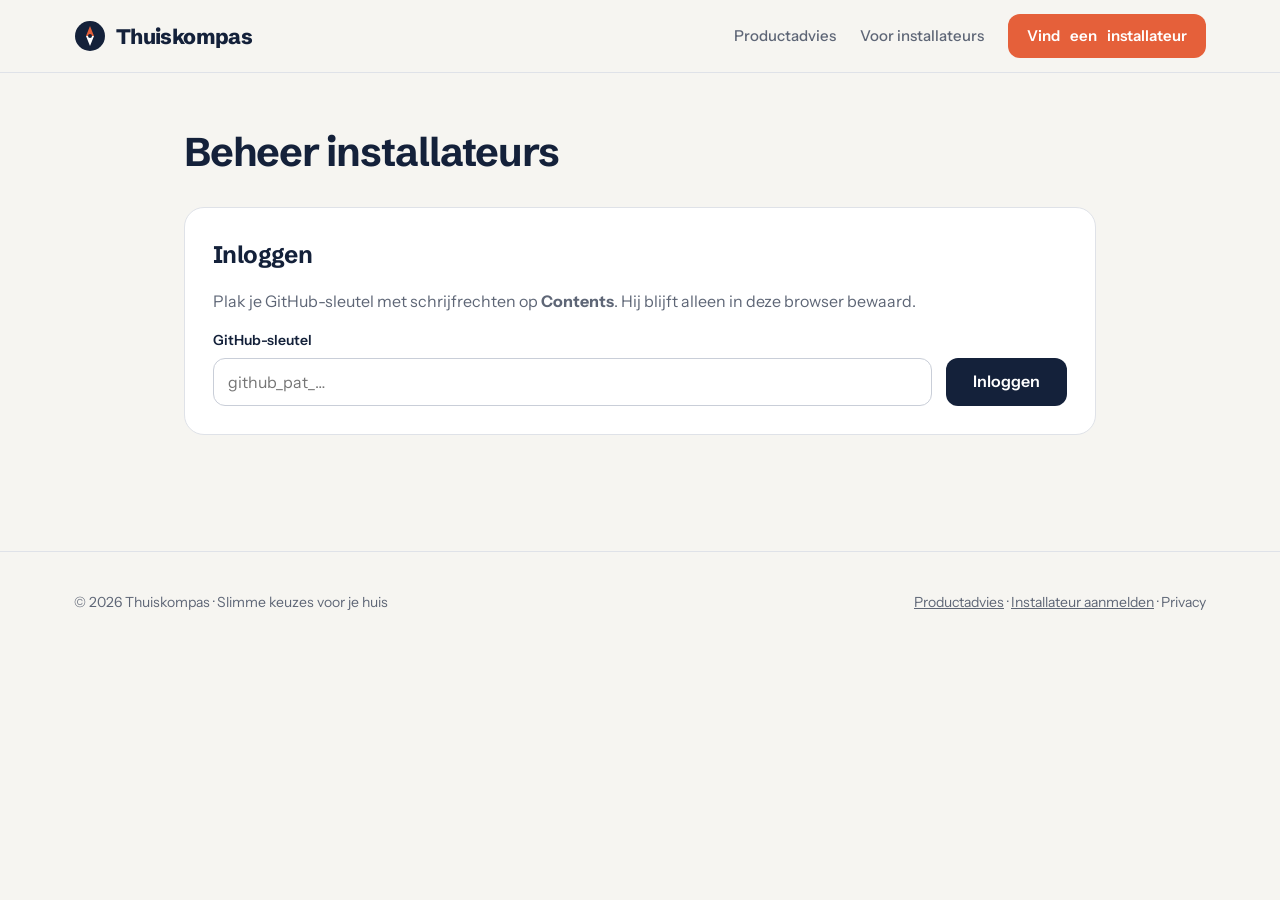
==== beheer-installateurs.html @ 49f409bc "Thuiskompas: overkoepelende homepage, productadvies, aanmelden voor installateurs en beheer Co-Autho" ====
<!doctype html>
<html lang="nl">
<head>
<meta charset="utf-8">
<meta name="viewport" content="width=device-width, initial-scale=1">
<meta name="robots" content="noindex, nofollow">
<title>Beheer installateurs – Thuiskompas</title>
<link rel="preconnect" href="https://fonts.googleapis.com">
<link rel="preconnect" href="https://fonts.gstatic.com" crossorigin>
<link href="https://fonts.googleapis.com/css2?family=Schibsted+Grotesk:wght@500;700;800&family=Instrument+Sans:wght@400;500;600&display=swap" rel="stylesheet">
<link rel="stylesheet" href="site.css">
<style>
.kaart{background:var(--wit);border:1px solid var(--lijn);border-radius:20px;padding:28px;margin-bottom:20px;display:flex;flex-direction:column;gap:16px}
.kaart h2{font-size:24px}
.kaart p{margin:0;color:var(--grijs)}
textarea.plak{width:100%;min-height:150px;padding:14px;border:1.5px solid #C9CED8;border-radius:12px;font:14px/1.5 ui-monospace,Menlo,Consolas,monospace;resize:vertical}
.melding{padding:12px 16px;border-radius:12px;font-weight:600;display:none}
.melding.ok{display:block;background:var(--groen-zacht);color:#14533A}
.melding.fout{display:block;background:#FBE1DE;color:#7A1A12}
.rij{display:flex;flex-wrap:wrap;gap:14px;align-items:center;border:1px solid var(--lijn);border-radius:14px;padding:14px 16px}
.rij .info{flex:1 1 260px;min-width:0}
.rij b{display:block}
.rij small{color:var(--grijs)}
.rij .acties{display:flex;gap:8px;flex-wrap:wrap;align-items:center}
.rij .acties .btn{height:40px;padding:0 14px;font-size:14px}
.rij label{display:flex;gap:6px;align-items:center;font-size:14px;color:var(--grijs)}
.rij input[type=number]{width:70px;height:40px;border:1.5px solid #C9CED8;border-radius:10px;padding:0 8px;font:inherit}
.lijst{display:flex;flex-direction:column;gap:10px}
.voorbeeld{background:var(--vlak);border-radius:12px;padding:14px;font-size:14px}
</style>
</head>
<body>
<div id="kop"></div>

<main class="wrap" style="padding:48px 24px 96px;max-width:960px">
  <h1 style="font-size:40px;margin-bottom:24px">Beheer installateurs</h1>
  <div id="melding" class="melding" role="status" style="margin-bottom:20px"></div>

  <section id="login" class="kaart" hidden>
    <h2>Inloggen</h2>
    <p>Plak je GitHub-sleutel met schrijfrechten op <b>Contents</b>. Hij blijft alleen in deze browser bewaard.</p>
    <form id="loginForm" class="velden" style="grid-template-columns:1fr auto;align-items:end">
      <div><label for="token">GitHub-sleutel</label><input id="token" type="password" autocomplete="off" required placeholder="github_pat_…"></div>
      <button class="btn btn-inkt" type="submit" style="height:48px">Inloggen</button>
    </form>
  </section>

  <div id="beheer" hidden>
    <section class="kaart">
      <h2>Aanmelding goedkeuren</h2>
      <p>Controleer eerst het KvK-nummer en de reviews van het bedrijf. Plak daarna het profiel uit de aanmeldmail (het veld <b>profiel_om_te_plakken</b>).</p>
      <textarea class="plak" id="plak" placeholder='{"id":"…","naam":"…", …}' aria-label="Profiel uit de aanmeldmail"></textarea>
      <div id="voorbeeld" class="voorbeeld" hidden></div>
      <div><button class="btn btn-accent" id="toevoegen" disabled>Toevoegen aan Thuiskompas</button></div>
    </section>

    <section class="kaart">
      <div style="display:flex;justify-content:space-between;gap:12px;flex-wrap:wrap;align-items:center">
        <h2>Installateurs (<span id="aantal">0</span>)</h2>
        <button class="btn btn-rand" id="demoWeg" style="height:40px;font-size:14px" hidden>Alle voorbeeldprofielen verwijderen</button>
      </div>
      <div class="lijst" id="lijst"></div>
    </section>
  </div>
</main>

<div id="voet"></div>

<script src="site.js"></script>
<script>
const API = 'https://api.github.com/repos/gijsvdijk24-code/kopeninrijssen/contents/installateurs.json';
const DIENSTEN = ['warmtepomp','zonnepanelen','thuisbatterij','cv-ketel','laadpaal','airco','elektra','sanitair'];
const PROVINCIES = ['Heel Nederland','Groningen','Friesland','Drenthe','Overijssel','Flevoland','Gelderland','Utrecht','Noord-Holland','Zuid-Holland','Zeeland','Noord-Brabant','Limburg'];
let token = ''; try { token = localStorage.getItem('kir_token') || ''; } catch (e) {}
let lijst = [], sha = null, nieuw = null;
const $ = id => document.getElementById(id);
const esc = s => String(s ?? '').replace(/[&<>"']/g, c => ({'&':'&amp;','<':'&lt;','>':'&gt;','"':'&quot;',"'":'&#39;'}[c]));
const headers = () => ({ Authorization: 'Bearer ' + token, Accept: 'application/vnd.github+json' });
const naar64 = s => { const b = new TextEncoder().encode(s); let x = ''; b.forEach(c => x += String.fromCharCode(c)); return btoa(x); };
const van64 = s => new TextDecoder().decode(Uint8Array.from(atob(s.replace(/\n/g, '')), c => c.charCodeAt(0)));
function melding(t, soort = 'ok') { const m = $('melding'); m.textContent = t; m.className = 'melding ' + soort; }

async function laden() {
  const r = await fetch(API + '?ref=main&t=' + Date.now(), { headers: headers(), cache: 'no-store' });
  if (r.status === 401 || r.status === 403) throw new Error('sleutel');
  if (r.status === 404) { lijst = []; sha = null; return; }
  if (!r.ok) throw new Error('GitHub gaf fout ' + r.status);
  const d = await r.json(); sha = d.sha;
  try { lijst = JSON.parse(van64(d.content)); } catch (e) { lijst = []; }
}
async function wijzig(bericht, fn) {
  for (let poging = 0; poging < 3; poging++) {
    if (poging) await laden();
    const nieuweLijst = fn(JSON.parse(JSON.stringify(lijst)));
    const body = { message: bericht, content: naar64(JSON.stringify(nieuweLijst, null, 2) + '\n'), branch: 'main' };
    if (sha) body.sha = sha;
    const r = await fetch(API, { method: 'PUT', headers: headers(), body: JSON.stringify(body) });
    if (r.ok) { sha = (await r.json()).content.sha; lijst = nieuweLijst; return; }
    if (r.status !== 409 && r.status !== 422) throw new Error('Opslaan mislukt (' + r.status + ').');
  }
  throw new Error('Opslaan lukte niet. Herlaad de pagina.');
}

function toonLijst() {
  $('aantal').textContent = lijst.length;
  $('demoWeg').hidden = !lijst.some(i => i.demo);
  $('lijst').innerHTML = lijst.length ? lijst.map(i => `
    <div class="rij">
      <div class="info"><b>${esc(i.naam)}${i.demo ? ' <span class="badge demo">Voorbeeld</span>' : ''}</b>
        <small>${esc(i.plaats)} · ${esc((i.diensten || []).join(', '))} · ${esc((i.provincies || []).join(', '))}</small></div>
      <div class="acties">
        <label>Score <input type="number" min="1" max="5" step="0.1" value="${i.beoordeling ?? ''}" data-score="${esc(i.id)}" placeholder="–" aria-label="Gecontroleerde reviewscore"></label>
        <button class="btn btn-rand" data-weg="${esc(i.id)}">Verwijderen</button>
      </div>
    </div>`).join('') : '<p>Nog geen installateurs.</p>';
}

// Een geplakt profiel controleren
function controleer(p) {
  const fouten = [];
  if (!p || typeof p !== 'object') return ['Dit is geen geldig profiel.'];
  if (!p.id || !p.naam || !p.plaats) fouten.push('Naam, plaats of id ontbreekt.');
  if (!Array.isArray(p.diensten) || !p.diensten.length || p.diensten.some(d => !DIENSTEN.includes(d))) fouten.push('Diensten kloppen niet.');
  if (!Array.isArray(p.provincies) || !p.provincies.length || p.provincies.some(x => !PROVINCIES.includes(x))) fouten.push('Provincies kloppen niet.');
  if (![1, 2, 3].includes(p.prijsniveau)) fouten.push('Prijsniveau moet 1, 2 of 3 zijn.');
  if (lijst.some(i => i.id === p.id)) fouten.push('Deze installateur staat er al in.');
  return fouten;
}
$('plak').addEventListener('input', () => {
  nieuw = null; $('toevoegen').disabled = true;
  const tekst = $('plak').value.trim();
  if (!tekst) { $('voorbeeld').hidden = true; return; }
  let p; try { p = JSON.parse(tekst); } catch (e) { $('voorbeeld').hidden = false; $('voorbeeld').innerHTML = 'Dit is geen geldige tekst. Kopieer het hele profiel, van <b>{</b> tot en met <b>}</b>.'; return; }
  const fouten = controleer(p);
  $('voorbeeld').hidden = false;
  if (fouten.length) { $('voorbeeld').innerHTML = fouten.map(esc).join('<br>'); return; }
  const schoon = {
    id: String(p.id), naam: String(p.naam), plaats: String(p.plaats), provincies: p.provincies, diensten: p.diensten,
    prijsniveau: p.prijsniveau, startBinnenWeken: +p.startBinnenWeken || 4, garantieJaren: +p.garantieJaren || 0,
    beoordeling: null, keurmerk: !!p.keurmerk, subsidiehulp: !!p.subsidiehulp, lokaal: !!p.lokaal, zakelijk: !!p.zakelijk,
    omschrijving: String(p.omschrijving || '').slice(0, 160), website: /^https?:\/\//.test(p.website || '') ? p.website : ''
  };
  nieuw = schoon;
  $('voorbeeld').innerHTML = `<b>${esc(schoon.naam)}</b> uit ${esc(schoon.plaats)}<br>${esc(schoon.diensten.join(', '))}<br>${esc(schoon.provincies.join(', '))}`;
  $('toevoegen').disabled = false;
});
$('toevoegen').addEventListener('click', async () => {
  if (!nieuw) return;
  try { await wijzig('Installateur toegevoegd: ' + nieuw.naam, l => (l.push(nieuw), l)); melding(`${nieuw.naam} staat erin. Over ongeveer een minuut is het live.`); $('plak').value = ''; $('voorbeeld').hidden = true; $('toevoegen').disabled = true; nieuw = null; toonLijst(); }
  catch (e) { melding(e.message, 'fout'); }
});
$('lijst').addEventListener('click', async e => {
  const b = e.target.closest('[data-weg]'); if (!b) return;
  const i = lijst.find(x => x.id === b.dataset.weg);
  if (!i || !confirm(`${i.naam} verwijderen?`)) return;
  try { await wijzig('Installateur verwijderd: ' + i.naam, l => l.filter(x => x.id !== i.id)); melding('Verwijderd.'); toonLijst(); } catch (err) { melding(err.message, 'fout'); }
});
$('lijst').addEventListener('change', async e => {
  const veld = e.target.closest('[data-score]'); if (!veld) return;
  const waarde = veld.value === '' ? null : Math.max(1, Math.min(5, Math.round(parseFloat(veld.value) * 10) / 10));
  try { await wijzig('Score bijgewerkt', l => { const i = l.find(x => x.id === veld.dataset.score); if (i) i.beoordeling = waarde; return l; }); melding('Score opgeslagen.'); }
  catch (err) { melding(err.message, 'fout'); }
});
$('demoWeg').addEventListener('click', async () => {
  if (!confirm('Alle voorbeeldprofielen verwijderen? Doe dit pas als er genoeg echte installateurs in staan.')) return;
  try { await wijzig('Voorbeeldprofielen verwijderd', l => l.filter(x => !x.demo)); melding('Voorbeeldprofielen verwijderd.'); toonLijst(); } catch (err) { melding(err.message, 'fout'); }
});

async function start() {
  if (!token) { $('login').hidden = false; $('beheer').hidden = true; return; }
  try { await laden(); $('login').hidden = true; $('beheer').hidden = false; toonLijst(); }
  catch (e) {
    if (e.message === 'sleutel') { try { localStorage.removeItem('kir_token'); } catch (x) {} token = ''; $('login').hidden = false; melding('Deze sleutel werkt niet.', 'fout'); }
    else melding(e.message, 'fout');
  }
}
$('loginForm').addEventListener('submit', e => { e.preventDefault(); token = $('token').value.trim(); try { localStorage.setItem('kir_token', token); } catch (x) {} start(); });
start();
</script>
</body>
</html>
---- site.css ----
:root{
  --inkt:#14213A; --tekst:#14213A; --grijs:#5E6676; --lijn:#DFE2E8; --vlak:#EEF0F4;
  --bg:#F6F5F1; --wit:#FFFFFF; --accent:#E5603A; --accent-donker:#C84C29; --zacht:#FCE9E2;
  --groen:#1F7A55; --groen-zacht:#E3F2EA;
}
*{box-sizing:border-box}
html{-webkit-text-size-adjust:100%;scroll-behavior:smooth}
body{margin:0;font-family:'Instrument Sans',system-ui,sans-serif;color:var(--tekst);background:var(--bg);line-height:1.55;font-size:16px}
a{color:var(--inkt)}
h1,h2,h3{font-family:'Schibsted Grotesk',system-ui,sans-serif;letter-spacing:-0.025em;margin:0}
.wrap{max-width:1180px;margin:0 auto;padding:0 24px}
.sr-only{position:absolute;width:1px;height:1px;overflow:hidden;clip:rect(0 0 0 0);white-space:nowrap}
[hidden]{display:none!important}

.btn{display:inline-flex;align-items:center;justify-content:center;gap:10px;height:54px;padding:0 26px;border-radius:12px;font:inherit;font-weight:600;font-size:16px;text-decoration:none;border:1.5px solid transparent;cursor:pointer;transition:background .2s,color .2s,border-color .2s}
.btn-accent{background:var(--accent);color:#fff}.btn-accent:hover{background:var(--accent-donker)}
.btn-inkt{background:var(--inkt);color:#fff}.btn-inkt:hover{background:#0A1426}
.btn-rand{border-color:#C9CED8;background:var(--wit);color:var(--inkt)}.btn-rand:hover{border-color:var(--inkt)}
.btn-tekst{background:none;border:none;color:var(--grijs);padding:0 8px}.btn-tekst:hover{color:var(--inkt)}
.btn:disabled{opacity:.45;cursor:not-allowed}

header{border-bottom:1px solid var(--lijn);background:rgba(246,245,241,.92);backdrop-filter:blur(8px);-webkit-backdrop-filter:blur(8px);position:sticky;top:0;z-index:10}
.header-rij{display:flex;align-items:center;justify-content:space-between;gap:16px;height:72px}
.logo{display:flex;align-items:center;gap:10px;text-decoration:none;font-family:'Schibsted Grotesk',sans-serif;font-weight:800;font-size:21px;letter-spacing:-0.03em;color:var(--inkt)}
.header-rij nav{display:flex;gap:24px;align-items:center;font-weight:500;font-size:15px}
.header-rij nav a{text-decoration:none;color:var(--grijs)}.header-rij nav a:hover{color:var(--inkt)}

.hero{padding:88px 0 72px}
.hero-rij{display:grid;grid-template-columns:minmax(0,1.15fr) minmax(0,1fr);gap:64px;align-items:center}
.label{display:inline-flex;align-items:center;gap:8px;font-size:13px;font-weight:600;color:var(--accent-donker);background:var(--zacht);padding:6px 12px;border-radius:999px}
.hero h1{font-size:clamp(44px,6vw,80px);line-height:.98;font-weight:800;margin:22px 0}
.hero h1 span{color:var(--accent)}
.hero p{font-size:19px;color:#3D4658;max-width:520px;margin:0 0 32px}
.hero-knoppen{display:flex;flex-wrap:wrap;gap:12px;align-items:center}
.hero-klein{display:flex;flex-wrap:wrap;gap:8px 22px;margin-top:28px;font-size:14px;color:var(--grijs)}
.hero-klein span{display:inline-flex;gap:8px;align-items:center}
.voorproef{background:var(--wit);border:1px solid var(--lijn);border-radius:24px;padding:28px;box-shadow:0 30px 60px -30px rgba(20,33,58,.25);display:flex;flex-direction:column;gap:16px}
.voorproef .vraag{font-family:'Schibsted Grotesk',sans-serif;font-weight:700;font-size:22px;letter-spacing:-0.02em}
.voorproef .vb-opties{display:grid;grid-template-columns:1fr 1fr;gap:10px}
.voorproef .vb-opties div{border:1.5px solid var(--lijn);border-radius:12px;padding:14px;font-weight:600;font-size:15px}
.voorproef .vb-opties div.aan{border-color:var(--accent);background:var(--zacht)}
.voorproef .vb-match{display:flex;align-items:center;gap:14px;background:var(--groen-zacht);border-radius:14px;padding:14px 16px}
.voorproef .vb-match b{font-family:'Schibsted Grotesk',sans-serif;font-size:26px;color:var(--groen)}
.voorproef .vb-match span{font-size:14px;color:#2E4A3D}

.sectie{padding:96px 0;border-top:1px solid var(--lijn)}
.sectie-kop{display:flex;flex-wrap:wrap;justify-content:space-between;align-items:end;gap:16px 40px;margin-bottom:44px}
.sectie-kop h2{font-size:clamp(32px,4vw,52px);line-height:1.02;font-weight:800;max-width:640px}
.sectie-kop p{margin:0;color:var(--grijs);max-width:400px}
.stappen{display:grid;grid-template-columns:repeat(3,minmax(0,1fr));gap:20px}
.stap{background:var(--wit);border:1px solid var(--lijn);border-radius:20px;padding:28px;display:flex;flex-direction:column;gap:12px}
.stap .nr{width:40px;height:40px;border-radius:12px;background:var(--inkt);color:#fff;font-family:'Schibsted Grotesk',sans-serif;font-weight:800;display:flex;align-items:center;justify-content:center}
.stap h3{font-size:22px}
.stap p{margin:0;color:var(--grijs)}
.diensten{display:grid;grid-template-columns:repeat(4,minmax(0,1fr));gap:12px}
.dienst{display:flex;align-items:center;gap:14px;background:var(--wit);border:1px solid var(--lijn);border-radius:16px;padding:18px;font:inherit;font-weight:600;color:var(--inkt);cursor:pointer;text-align:left;transition:border-color .2s}
.dienst:hover{border-color:var(--inkt)}
.icoon{width:44px;height:44px;border-radius:12px;background:var(--vlak);display:flex;align-items:center;justify-content:center;flex:0 0 auto}
.installateur-cta{background:var(--inkt);color:#fff;border-radius:28px;padding:56px;display:flex;flex-wrap:wrap;gap:24px 48px;align-items:center;justify-content:space-between}
.installateur-cta h2{font-size:clamp(28px,3.4vw,44px);line-height:1.05;max-width:560px}
.installateur-cta p{margin:12px 0 0;color:#B8C1D3;max-width:520px}

.quiz{min-height:calc(100vh - 72px);padding:40px 0 80px}
.quiz-kaart{max-width:760px;margin:0 auto}
.voortgang{display:flex;align-items:center;gap:16px;margin-bottom:40px}
.voortgang .balk{flex:1;height:6px;background:var(--lijn);border-radius:3px;overflow:hidden}
.voortgang .balk i{display:block;height:100%;background:var(--accent);transition:width .35s ease}
.voortgang span{font-size:14px;color:var(--grijs);font-weight:500;white-space:nowrap}
.quiz fieldset{border:none;margin:0;padding:0;min-width:0}
.quiz legend{font-family:'Schibsted Grotesk',sans-serif;font-weight:800;font-size:clamp(28px,4vw,42px);line-height:1.08;letter-spacing:-0.025em;padding:0;margin-bottom:10px}
.quiz .uitleg{color:var(--grijs);margin:0 0 28px;font-size:17px}
.opties{display:grid;grid-template-columns:repeat(2,minmax(0,1fr));gap:12px}
.opties.drie{grid-template-columns:repeat(3,minmax(0,1fr))}
.optie{position:relative}
.optie input{position:absolute;opacity:0;width:1px;height:1px}
.optie label{display:flex;align-items:center;gap:14px;min-height:72px;padding:16px 18px;background:var(--wit);border:1.5px solid var(--lijn);border-radius:16px;cursor:pointer;font-weight:600;font-size:16px;transition:border-color .15s,background .15s}
.optie label small{display:block;font-weight:400;color:var(--grijs);font-size:14px;margin-top:2px}
.optie label:hover{border-color:#9AA3B5}
.optie input:checked + label{border-color:var(--accent);background:var(--zacht)}
.optie input:focus-visible + label{outline:3px solid rgba(229,96,58,.35);outline-offset:2px}
.optie .icoon{width:40px;height:40px;border-radius:10px}
.optie input:checked + label .icoon{background:#fff}
.quiz-knoppen{display:flex;justify-content:space-between;align-items:center;margin-top:36px;gap:12px}

.resultaten{padding:48px 0 96px}
.resultaten-kop{max-width:760px;margin-bottom:32px}
.resultaten-kop h1{font-size:clamp(34px,5vw,60px);line-height:1;font-weight:800;margin:16px 0 14px}
.resultaten-kop p{color:var(--grijs);font-size:18px;margin:0}
.samenvatting{display:flex;flex-wrap:wrap;gap:8px;margin-top:20px}
.samenvatting span{background:var(--wit);border:1px solid var(--lijn);border-radius:999px;padding:6px 12px;font-size:14px;font-weight:500}
.demo-melding{background:#FFF7E6;border:1px solid #F3D9A4;color:#6A4A0C;border-radius:14px;padding:14px 18px;font-size:14px;margin-bottom:24px}
.matches{display:flex;flex-direction:column;gap:16px}
.match{display:grid;grid-template-columns:auto minmax(0,1fr) auto;gap:24px;align-items:start;background:var(--wit);border:1px solid var(--lijn);border-radius:22px;padding:28px}
.match.beste{border:2px solid var(--accent);box-shadow:0 24px 48px -28px rgba(229,96,58,.45)}
.score{width:92px;height:92px;border-radius:50%;display:flex;align-items:center;justify-content:center;background:conic-gradient(var(--groen) calc(var(--p) * 1%), var(--vlak) 0)}
.score div{width:74px;height:74px;border-radius:50%;background:var(--wit);display:flex;flex-direction:column;align-items:center;justify-content:center}
.score b{font-family:'Schibsted Grotesk',sans-serif;font-size:24px;line-height:1;color:var(--groen)}
.score small{font-size:11px;color:var(--grijs);font-weight:600}
.match-info{display:flex;flex-direction:column;gap:10px;min-width:0}
.match-top{display:flex;flex-wrap:wrap;gap:8px;align-items:center}
.badge{display:inline-flex;align-items:center;gap:6px;font-size:12px;font-weight:600;padding:4px 10px;border-radius:999px;background:var(--vlak);color:var(--inkt)}
.badge.beste{background:var(--accent);color:#fff}
.badge.demo{background:#FFF7E6;color:#6A4A0C}
.match h2{font-size:26px}
.match .plaats{color:var(--grijs);font-size:15px}
.match .oms{margin:0;color:#3D4658}
.feiten{display:flex;flex-wrap:wrap;gap:6px 18px;font-size:14px;color:var(--grijs)}
.feiten b{color:var(--inkt);font-weight:600}
.redenen{list-style:none;margin:6px 0 0;padding:0;display:grid;grid-template-columns:repeat(2,minmax(0,1fr));gap:8px 20px}
.redenen li{display:flex;gap:8px;align-items:flex-start;font-size:15px}
.redenen li svg{flex:0 0 auto;margin-top:3px}
.redenen li.min{color:var(--grijs)}
.match-acties{display:flex;flex-direction:column;gap:10px;min-width:190px}
.geen-match{background:var(--wit);border:1px solid var(--lijn);border-radius:22px;padding:48px;text-align:center;display:flex;flex-direction:column;gap:14px;align-items:center}

dialog{border:none;border-radius:24px;padding:0;max-width:560px;width:calc(100% - 32px);box-shadow:0 40px 80px -20px rgba(20,33,58,.4);color:var(--inkt)}
dialog::backdrop{background:rgba(20,33,58,.5)}
.dlg{padding:32px;display:flex;flex-direction:column;gap:18px}
.dlg h2{font-size:28px}
.dlg p{margin:0;color:var(--grijs)}
.velden{display:grid;grid-template-columns:1fr 1fr;gap:14px}
.velden .breed{grid-column:1/-1}
.velden label{display:block;font-weight:600;font-size:14px;margin-bottom:6px}
.velden input,.velden textarea{width:100%;height:48px;padding:0 14px;border:1.5px solid #C9CED8;border-radius:12px;font:inherit;font-size:16px;background:#fff;color:var(--inkt)}
.velden textarea{height:92px;padding:12px 14px;resize:vertical}
.velden input:focus,.velden textarea:focus{outline:none;border-color:var(--inkt)}
.dlg-knoppen{display:flex;gap:10px;justify-content:flex-end;flex-wrap:wrap}
.foutje{color:#B42318;font-weight:600;font-size:14px;margin:0}
.foutje:empty{display:none}

footer{border-top:1px solid var(--lijn);padding:40px 0;color:var(--grijs);font-size:14px}
footer .wrap{display:flex;flex-wrap:wrap;justify-content:space-between;gap:12px}

@media (max-width:900px){
  .hero-rij{grid-template-columns:1fr;gap:40px}
  .hero{padding:56px 0}
  .stappen{grid-template-columns:1fr}
  .diensten{grid-template-columns:repeat(2,minmax(0,1fr))}
  .match{grid-template-columns:auto minmax(0,1fr)}
  .match-acties{grid-column:1/-1;flex-direction:row;flex-wrap:wrap;min-width:0}
  .match-acties .btn{flex:1 1 200px}
  .installateur-cta{padding:36px}
}
@media (max-width:600px){
  .wrap{padding:0 16px}
  .header-rij nav a:not(.btn){display:none}
  .opties,.opties.drie{grid-template-columns:1fr}
  .diensten{grid-template-columns:1fr}
  .redenen{grid-template-columns:1fr}
  .match{padding:20px;gap:16px}
  .score{width:72px;height:72px}.score div{width:58px;height:58px}.score b{font-size:19px}
  .velden{grid-template-columns:1fr}
  .sectie{padding:72px 0}
  .voorproef .vb-opties{grid-template-columns:1fr}
}

/* ===== Thuiskompas: gedeelde onderdelen ===== */
.header-rij nav a.actief{color:var(--inkt);font-weight:600}
.pijlers{display:grid;grid-template-columns:repeat(2,minmax(0,1fr));gap:20px}
.pijler{display:flex;flex-direction:column;gap:16px;background:var(--wit);border:1px solid var(--lijn);border-radius:24px;padding:36px;text-decoration:none;color:var(--inkt);transition:border-color .2s,transform .2s}
.pijler:hover{border-color:var(--inkt)}
.pijler.donker{background:var(--inkt);color:#fff;border-color:var(--inkt)}
.pijler.donker p{color:#B8C1D3}
.pijler .icoon{width:56px;height:56px;border-radius:16px}
.pijler.donker .icoon{background:rgba(255,255,255,.1)}
.pijler h2{font-size:clamp(28px,3vw,38px);line-height:1.05}
.pijler p{margin:0;color:var(--grijs);font-size:17px}
.pijler .meer{margin-top:auto;font-weight:600;display:inline-flex;gap:8px;align-items:center;padding-top:8px}
.onderwerpen{display:grid;grid-template-columns:repeat(3,minmax(0,1fr));gap:16px}
.onderwerp{background:var(--wit);border:1px solid var(--lijn);border-radius:20px;padding:24px;display:flex;flex-direction:column;gap:14px}
.onderwerp-kop{display:flex;align-items:center;gap:14px}
.onderwerp h3{font-size:22px}
.onderwerp p{margin:0;color:var(--grijs);font-size:15px}
.onderwerp .links{display:flex;flex-wrap:wrap;gap:8px;margin-top:auto}
.chip{display:inline-flex;align-items:center;gap:6px;height:38px;padding:0 14px;border-radius:10px;border:1.5px solid var(--lijn);font-size:14px;font-weight:600;text-decoration:none;color:var(--inkt);background:var(--wit);cursor:pointer;font-family:inherit}
.chip:hover{border-color:var(--inkt)}
.chip.uit{color:var(--grijs);border-style:dashed;cursor:default}
.chip.uit:hover{border-color:var(--lijn)}
.belofte{display:grid;grid-template-columns:repeat(3,minmax(0,1fr));gap:32px}
.belofte div{display:flex;flex-direction:column;gap:8px}
.belofte b{font-family:'Schibsted Grotesk',sans-serif;font-size:20px;letter-spacing:-0.02em}
.belofte span{color:var(--grijs)}
.pagina-kop{padding:72px 0 48px}
.pagina-kop h1{font-size:clamp(40px,5.4vw,68px);line-height:1;font-weight:800;margin:18px 0 18px;max-width:820px}
.pagina-kop p{font-size:19px;color:#3D4658;max-width:640px;margin:0}
.gids{display:grid;grid-template-columns:auto minmax(0,1fr) auto;gap:20px;align-items:center;background:var(--wit);border:1px solid var(--lijn);border-radius:20px;padding:22px 24px}
.gids h3{font-size:21px}
.gids p{margin:4px 0 0;color:var(--grijs);font-size:15px}
.gidsen{display:flex;flex-direction:column;gap:12px}
.status{font-size:13px;font-weight:600;padding:5px 12px;border-radius:999px;background:var(--vlak);color:var(--grijs);white-space:nowrap}

/* Formulier aanmelden */
.form-blok{background:var(--wit);border:1px solid var(--lijn);border-radius:24px;padding:36px;display:flex;flex-direction:column;gap:28px;max-width:860px}
.form-blok fieldset{border:none;margin:0;padding:0;min-width:0;display:flex;flex-direction:column;gap:16px}
.form-blok legend{font-family:'Schibsted Grotesk',sans-serif;font-weight:800;font-size:24px;letter-spacing:-0.02em;padding:0;margin-bottom:6px}
.form-blok .hint{font-size:14px;color:var(--grijs);margin:-8px 0 0}
.form-blok + .form-blok{margin-top:20px}
.vinkjes{display:grid;grid-template-columns:repeat(3,minmax(0,1fr));gap:10px}
.vinkje{position:relative}
.vinkje input{position:absolute;opacity:0;width:1px;height:1px}
.vinkje label{display:flex;align-items:center;gap:10px;padding:12px 14px;border:1.5px solid var(--lijn);border-radius:12px;cursor:pointer;font-weight:500;font-size:15px;background:#fff;margin:0}
.vinkje label::before{content:'';width:18px;height:18px;border:1.5px solid #9AA3B5;border-radius:5px;flex:0 0 auto;background:#fff center/12px no-repeat}
.vinkje input:checked + label{border-color:var(--accent);background:var(--zacht)}
.vinkje input:checked + label::before{background-color:var(--accent);border-color:var(--accent);background-image:url("data:image/svg+xml,%3Csvg xmlns='http://www.w3.org/2000/svg' viewBox='0 0 24 24' fill='none' stroke='white' stroke-width='3.5' stroke-linecap='round' stroke-linejoin='round'%3E%3Cpath d='M5 12l5 5L20 7'/%3E%3C/svg%3E")}
.vinkje input:focus-visible + label{outline:3px solid rgba(229,96,58,.35);outline-offset:2px}
.radio-rij{display:flex;flex-wrap:wrap;gap:10px}
.radio-rij .vinkje label::before{border-radius:50%}
.velden select{width:100%;height:48px;padding:0 12px;border:1.5px solid #C9CED8;border-radius:12px;font:inherit;font-size:16px;background:#fff;color:var(--inkt)}
.akkoord{display:flex;gap:12px;align-items:flex-start;font-size:15px}
.akkoord input{width:20px;height:20px;margin-top:2px;accent-color:var(--accent);flex:0 0 auto}
.bedankt{background:var(--wit);border:1px solid var(--lijn);border-radius:24px;padding:48px;max-width:860px;display:flex;flex-direction:column;gap:14px}
.bedankt h2{font-size:34px}

@media (max-width:900px){
  .pijlers,.onderwerpen,.belofte{grid-template-columns:1fr}
  .onderwerpen{grid-template-columns:repeat(2,minmax(0,1fr))}
  .vinkjes{grid-template-columns:repeat(2,minmax(0,1fr))}
}
@media (max-width:600px){
  .onderwerpen,.vinkjes{grid-template-columns:1fr}
  .gids{grid-template-columns:auto minmax(0,1fr)}
  .gids .status{grid-column:2;justify-self:start}
  .form-blok,.pijler{padding:24px}
}

@media (max-width:600px){
  .kort-weg{display:none}
  .kop-knop{padding:0 14px!important;font-size:14px!important}
  .label{border-radius:10px}
}
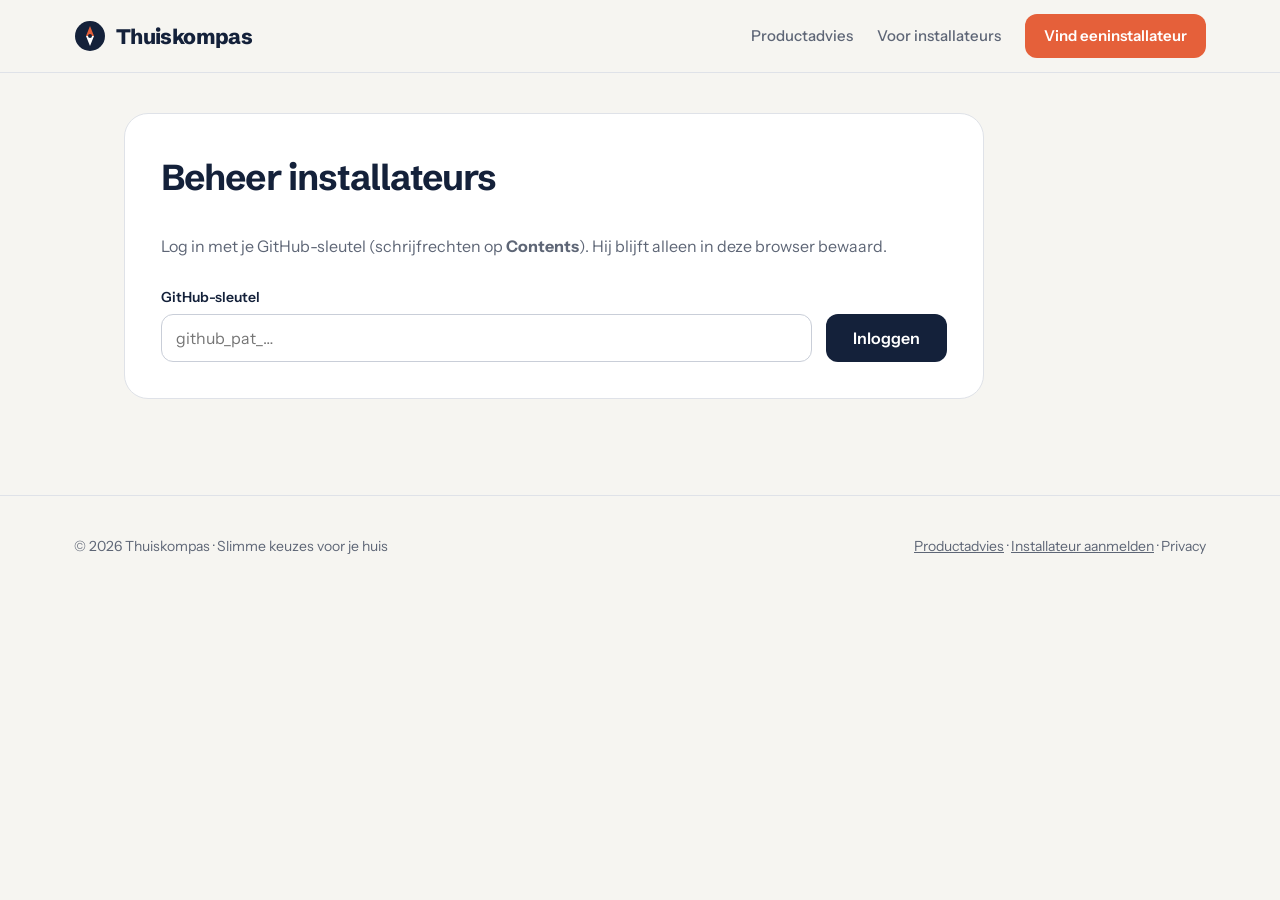
==== commit 198e2e0d: "Beheer installateurs: invulformulier, bewerken, verbergen, zoeken en filteren Co-Authored-By: Claude" ====
--- a/beheer-installateurs.html
+++ b/beheer-installateurs.html
@@ -10,58 +10,155 @@
 <link href="https://fonts.googleapis.com/css2?family=Schibsted+Grotesk:wght@500;700;800&family=Instrument+Sans:wght@400;500;600&display=swap" rel="stylesheet">
 <link rel="stylesheet" href="site.css">
 <style>
-.kaart{background:var(--wit);border:1px solid var(--lijn);border-radius:20px;padding:28px;margin-bottom:20px;display:flex;flex-direction:column;gap:16px}
-.kaart h2{font-size:24px}
-.kaart p{margin:0;color:var(--grijs)}
-textarea.plak{width:100%;min-height:150px;padding:14px;border:1.5px solid #C9CED8;border-radius:12px;font:14px/1.5 ui-monospace,Menlo,Consolas,monospace;resize:vertical}
-.melding{padding:12px 16px;border-radius:12px;font-weight:600;display:none}
-.melding.ok{display:block;background:var(--groen-zacht);color:#14533A}
-.melding.fout{display:block;background:#FBE1DE;color:#7A1A12}
-.rij{display:flex;flex-wrap:wrap;gap:14px;align-items:center;border:1px solid var(--lijn);border-radius:14px;padding:14px 16px}
-.rij .info{flex:1 1 260px;min-width:0}
-.rij b{display:block}
-.rij small{color:var(--grijs)}
-.rij .acties{display:flex;gap:8px;flex-wrap:wrap;align-items:center}
+.beheer{padding:40px 24px 96px;max-width:1080px}
+.kop-rij{display:flex;flex-wrap:wrap;justify-content:space-between;align-items:end;gap:16px;margin-bottom:24px}
+.kop-rij h1{font-size:clamp(32px,4vw,44px)}
+.kop-rij p{margin:6px 0 0;color:var(--grijs)}
+.tellers{display:grid;grid-template-columns:repeat(4,minmax(0,1fr));gap:12px;margin-bottom:20px}
+.teller{background:var(--wit);border:1px solid var(--lijn);border-radius:16px;padding:16px 18px}
+.teller b{display:block;font-family:'Schibsted Grotesk',sans-serif;font-size:30px;line-height:1.1}
+.teller span{font-size:14px;color:var(--grijs)}
+.werkbalk{display:flex;flex-wrap:wrap;gap:10px;align-items:center;margin-bottom:14px}
+.werkbalk input[type=search],.werkbalk select{height:46px;border:1.5px solid #C9CED8;border-radius:12px;padding:0 14px;font:inherit;font-size:15px;background:#fff;color:var(--inkt)}
+.werkbalk input[type=search]{flex:1 1 240px;min-width:0}
+.melding{padding:12px 16px;border-radius:12px;font-weight:600;margin-bottom:16px}
+.melding.ok{background:var(--groen-zacht);color:#14533A}
+.melding.fout{background:#FBE1DE;color:#7A1A12}
+.melding:empty{display:none}
+.lijst{display:flex;flex-direction:column;gap:10px}
+.rij{display:grid;grid-template-columns:minmax(0,1fr) auto;gap:16px;align-items:center;background:var(--wit);border:1px solid var(--lijn);border-radius:16px;padding:16px 18px}
+.rij.verborgen{opacity:.6}
+.rij .naam{font-weight:700;font-size:17px;display:flex;flex-wrap:wrap;gap:8px;align-items:center}
+.rij .sub{color:var(--grijs);font-size:14px;margin-top:2px}
+.rij .tags{display:flex;flex-wrap:wrap;gap:6px;margin-top:8px}
+.tag{font-size:12px;font-weight:600;padding:3px 9px;border-radius:999px;background:var(--vlak)}
+.rij .acties{display:flex;gap:8px;flex-wrap:wrap;justify-content:flex-end}
 .rij .acties .btn{height:40px;padding:0 14px;font-size:14px}
-.rij label{display:flex;gap:6px;align-items:center;font-size:14px;color:var(--grijs)}
-.rij input[type=number]{width:70px;height:40px;border:1.5px solid #C9CED8;border-radius:10px;padding:0 8px;font:inherit}
-.lijst{display:flex;flex-direction:column;gap:10px}
-.voorbeeld{background:var(--vlak);border-radius:12px;padding:14px;font-size:14px}
+.leeg-blok{background:var(--wit);border:1px dashed #C9CED8;border-radius:16px;padding:40px;text-align:center;color:var(--grijs)}
+.paneel{display:flex;flex-direction:column;gap:20px}
+.paneel-kop{display:flex;justify-content:space-between;align-items:center;gap:12px;flex-wrap:wrap}
+.paneel-kop h2{font-size:30px}
+.plak-blok{background:var(--vlak);border-radius:16px;padding:16px 18px}
+.plak-blok summary{cursor:pointer;font-weight:600}
+.plak-blok textarea{width:100%;min-height:110px;margin-top:12px;padding:12px;border:1.5px solid #C9CED8;border-radius:12px;font:13px/1.5 ui-monospace,Menlo,Consolas,monospace;resize:vertical}
+.score-veld{display:flex;gap:8px;align-items:center}
+.score-veld input{max-width:110px}
+.opslaan-balk{position:sticky;bottom:0;background:rgba(246,245,241,.95);backdrop-filter:blur(6px);border-top:1px solid var(--lijn);padding:14px 0;display:flex;gap:10px;justify-content:flex-end;flex-wrap:wrap;margin-top:4px}
+@media (max-width:700px){
+  .tellers{grid-template-columns:repeat(2,minmax(0,1fr))}
+  .rij{grid-template-columns:1fr}
+  .rij .acties{justify-content:flex-start}
+}
 </style>
 </head>
 <body>
 <div id="kop"></div>
 
-<main class="wrap" style="padding:48px 24px 96px;max-width:960px">
-  <h1 style="font-size:40px;margin-bottom:24px">Beheer installateurs</h1>
-  <div id="melding" class="melding" role="status" style="margin-bottom:20px"></div>
-
-  <section id="login" class="kaart" hidden>
-    <h2>Inloggen</h2>
-    <p>Plak je GitHub-sleutel met schrijfrechten op <b>Contents</b>. Hij blijft alleen in deze browser bewaard.</p>
+<main class="wrap beheer">
+  <div id="melding" class="melding" role="status"></div>
+
+  <!-- Inloggen -->
+  <section id="login" class="form-blok" hidden>
+    <h1 style="font-size:36px">Beheer installateurs</h1>
+    <p style="margin:0;color:var(--grijs)">Log in met je GitHub-sleutel (schrijfrechten op <b>Contents</b>). Hij blijft alleen in deze browser bewaard.</p>
     <form id="loginForm" class="velden" style="grid-template-columns:1fr auto;align-items:end">
       <div><label for="token">GitHub-sleutel</label><input id="token" type="password" autocomplete="off" required placeholder="github_pat_…"></div>
       <button class="btn btn-inkt" type="submit" style="height:48px">Inloggen</button>
     </form>
   </section>
 
-  <div id="beheer" hidden>
-    <section class="kaart">
-      <h2>Aanmelding goedkeuren</h2>
-      <p>Controleer eerst het KvK-nummer en de reviews van het bedrijf. Plak daarna het profiel uit de aanmeldmail (het veld <b>profiel_om_te_plakken</b>).</p>
-      <textarea class="plak" id="plak" placeholder='{"id":"…","naam":"…", …}' aria-label="Profiel uit de aanmeldmail"></textarea>
-      <div id="voorbeeld" class="voorbeeld" hidden></div>
-      <div><button class="btn btn-accent" id="toevoegen" disabled>Toevoegen aan Thuiskompas</button></div>
-    </section>
-
-    <section class="kaart">
-      <div style="display:flex;justify-content:space-between;gap:12px;flex-wrap:wrap;align-items:center">
-        <h2>Installateurs (<span id="aantal">0</span>)</h2>
-        <button class="btn btn-rand" id="demoWeg" style="height:40px;font-size:14px" hidden>Alle voorbeeldprofielen verwijderen</button>
-      </div>
-      <div class="lijst" id="lijst"></div>
-    </section>
-  </div>
+  <!-- Overzicht -->
+  <section id="overzicht" hidden>
+    <div class="kop-rij">
+      <div><h1>Installateurs</h1><p>Toevoegen, bewerken en verbergen. Wijzigingen staan na ongeveer een minuut live.</p></div>
+      <div style="display:flex;gap:10px;flex-wrap:wrap">
+        <a class="btn btn-rand" href="installateur-vinden.html" target="_blank">Bekijk de tool ↗</a>
+        <button class="btn btn-accent" id="nieuwKnop">+ Nieuwe installateur</button>
+      </div>
+    </div>
+    <div class="tellers" id="tellers"></div>
+    <div class="werkbalk">
+      <label for="zoek" class="sr-only">Zoeken</label>
+      <input type="search" id="zoek" placeholder="Zoek op naam of plaats">
+      <label for="filterDienst" class="sr-only">Filter op dienst</label>
+      <select id="filterDienst"><option value="">Alle diensten</option></select>
+      <label for="filterProv" class="sr-only">Filter op provincie</label>
+      <select id="filterProv"><option value="">Alle provincies</option></select>
+      <button class="btn btn-rand" id="demoWeg" style="height:46px;font-size:14px" hidden>Voorbeeldprofielen verwijderen</button>
+    </div>
+    <div class="lijst" id="lijst"></div>
+  </section>
+
+  <!-- Toevoegen / bewerken -->
+  <section id="paneel" class="paneel" hidden>
+    <div class="paneel-kop">
+      <h2 id="paneelTitel">Nieuwe installateur</h2>
+      <button class="btn btn-tekst" id="terugKnop">← Terug naar overzicht</button>
+    </div>
+
+    <details class="plak-blok" id="plakBlok">
+      <summary>Aanmelding uit de mail? Plak hier het profiel om alles in te vullen</summary>
+      <textarea id="plak" placeholder='{"naam":"…","plaats":"…", …}' aria-label="Profiel uit de aanmeldmail"></textarea>
+      <div style="margin-top:10px"><button class="btn btn-inkt" type="button" id="plakKnop" style="height:42px;font-size:14px">Formulier invullen</button></div>
+    </details>
+
+    <form id="form" novalidate>
+      <input type="hidden" id="id">
+      <div class="form-blok">
+        <fieldset>
+          <legend>Bedrijf</legend>
+          <div class="velden">
+            <div class="breed"><label for="naam">Bedrijfsnaam *</label><input id="naam" required></div>
+            <div><label for="plaats">Vestigingsplaats *</label><input id="plaats" required></div>
+            <div><label for="website">Website</label><input id="website" type="url" placeholder="https://"></div>
+            <div class="breed"><label for="omschrijving">Korte omschrijving (max. 160 tekens)</label><textarea id="omschrijving" maxlength="160"></textarea></div>
+          </div>
+        </fieldset>
+      </div>
+
+      <div class="form-blok">
+        <fieldset><legend>Diensten *</legend><div class="vinkjes" id="dienstVakjes"></div></fieldset>
+        <fieldset><legend>Werkgebied *</legend><div class="vinkjes" id="provVakjes"></div></fieldset>
+      </div>
+
+      <div class="form-blok">
+        <fieldset>
+          <legend>Werkwijze</legend>
+          <div>
+            <div class="velden" style="display:block"><label>Prijsniveau *</label></div>
+            <div class="radio-rij">
+              <div class="vinkje"><input type="radio" name="prijsniveau" id="p1" value="1"><label for="p1">Voordelig</label></div>
+              <div class="vinkje"><input type="radio" name="prijsniveau" id="p2" value="2" checked><label for="p2">Gemiddeld</label></div>
+              <div class="vinkje"><input type="radio" name="prijsniveau" id="p3" value="3"><label for="p3">Premium</label></div>
+            </div>
+          </div>
+          <div class="velden">
+            <div><label for="startBinnenWeken">Kan starten binnen *</label>
+              <select id="startBinnenWeken">
+                <option value="1">1 week</option><option value="2">2 weken</option><option value="3">3 weken</option>
+                <option value="4" selected>4 weken</option><option value="6">6 weken</option><option value="8">8 weken of later</option>
+              </select></div>
+            <div><label for="garantieJaren">Garantie (jaren) *</label><input id="garantieJaren" type="number" min="0" max="25" value="2"></div>
+            <div class="breed"><label for="beoordeling">Gecontroleerde reviewscore (1 tot 5)</label>
+              <div class="score-veld"><input id="beoordeling" type="number" min="1" max="5" step="0.1" placeholder="–"><span style="color:var(--grijs);font-size:14px">Alleen invullen als je de reviews zelf hebt gecontroleerd.</span></div></div>
+          </div>
+          <div class="vinkjes" style="grid-template-columns:repeat(2,minmax(0,1fr))">
+            <div class="vinkje"><input type="checkbox" id="keurmerk"><label for="keurmerk">Erkend / heeft een keurmerk</label></div>
+            <div class="vinkje"><input type="checkbox" id="subsidiehulp"><label for="subsidiehulp">Helpt met subsidieaanvraag</label></div>
+            <div class="vinkje"><input type="checkbox" id="lokaal"><label for="lokaal">Lokaal bedrijf met eigen team</label></div>
+            <div class="vinkje"><input type="checkbox" id="zakelijk"><label for="zakelijk">Werkt ook voor bedrijven</label></div>
+            <div class="vinkje"><input type="checkbox" id="verborgen"><label for="verborgen">Tijdelijk verbergen in de tool</label></div>
+          </div>
+        </fieldset>
+      </div>
+
+      <p class="foutje" id="formFout" role="alert" style="margin-top:16px"></p>
+      <div class="opslaan-balk">
+        <button type="button" class="btn btn-rand" id="annuleer">Annuleren</button>
+        <button type="submit" class="btn btn-accent" id="opslaan">Opslaan</button>
+      </div>
+    </form>
+  </section>
 </main>
 
 <div id="voet"></div>
@@ -69,17 +166,26 @@
 <script src="site.js"></script>
 <script>
 const API = 'https://api.github.com/repos/gijsvdijk24-code/kopeninrijssen/contents/installateurs.json';
-const DIENSTEN = ['warmtepomp','zonnepanelen','thuisbatterij','cv-ketel','laadpaal','airco','elektra','sanitair'];
+const DIENSTEN = [['warmtepomp','Warmtepomp'],['zonnepanelen','Zonnepanelen'],['thuisbatterij','Thuisbatterij'],['cv-ketel','Cv-ketel'],['laadpaal','Laadpaal'],['airco','Airco'],['elektra','Elektra'],['sanitair','Loodgieter']];
 const PROVINCIES = ['Heel Nederland','Groningen','Friesland','Drenthe','Overijssel','Flevoland','Gelderland','Utrecht','Noord-Holland','Zuid-Holland','Zeeland','Noord-Brabant','Limburg'];
+const dienstNaam = Object.fromEntries(DIENSTEN);
+
 let token = ''; try { token = localStorage.getItem('kir_token') || ''; } catch (e) {}
-let lijst = [], sha = null, nieuw = null;
+let lijst = [], sha = null;
 const $ = id => document.getElementById(id);
 const esc = s => String(s ?? '').replace(/[&<>"']/g, c => ({'&':'&amp;','<':'&lt;','>':'&gt;','"':'&quot;',"'":'&#39;'}[c]));
 const headers = () => ({ Authorization: 'Bearer ' + token, Accept: 'application/vnd.github+json' });
 const naar64 = s => { const b = new TextEncoder().encode(s); let x = ''; b.forEach(c => x += String.fromCharCode(c)); return btoa(x); };
 const van64 = s => new TextDecoder().decode(Uint8Array.from(atob(s.replace(/\n/g, '')), c => c.charCodeAt(0)));
-function melding(t, soort = 'ok') { const m = $('melding'); m.textContent = t; m.className = 'melding ' + soort; }
-
+const slug = s => s.toLowerCase().normalize('NFD').replace(/[̀-ͯ]/g, '').replace(/[^a-z0-9]+/g, '-').replace(/^-|-$/g, '').slice(0, 40);
+let meldTimer;
+function melding(t, soort = 'ok') {
+  const m = $('melding'); m.textContent = t; m.className = 'melding ' + soort;
+  clearTimeout(meldTimer); if (soort === 'ok') meldTimer = setTimeout(() => { m.textContent = ''; }, 5000);
+  window.scrollTo({ top: 0, behavior: 'smooth' });
+}
+
+// ===== GitHub =====
 async function laden() {
   const r = await fetch(API + '?ref=main&t=' + Date.now(), { headers: headers(), cache: 'no-store' });
   if (r.status === 401 || r.status === 403) throw new Error('sleutel');
@@ -87,90 +193,185 @@
   if (!r.ok) throw new Error('GitHub gaf fout ' + r.status);
   const d = await r.json(); sha = d.sha;
   try { lijst = JSON.parse(van64(d.content)); } catch (e) { lijst = []; }
+  if (!Array.isArray(lijst)) lijst = [];
 }
 async function wijzig(bericht, fn) {
   for (let poging = 0; poging < 3; poging++) {
     if (poging) await laden();
-    const nieuweLijst = fn(JSON.parse(JSON.stringify(lijst)));
-    const body = { message: bericht, content: naar64(JSON.stringify(nieuweLijst, null, 2) + '\n'), branch: 'main' };
+    const nieuw = fn(JSON.parse(JSON.stringify(lijst)));
+    const body = { message: bericht, content: naar64(JSON.stringify(nieuw, null, 2) + '\n'), branch: 'main' };
     if (sha) body.sha = sha;
     const r = await fetch(API, { method: 'PUT', headers: headers(), body: JSON.stringify(body) });
-    if (r.ok) { sha = (await r.json()).content.sha; lijst = nieuweLijst; return; }
-    if (r.status !== 409 && r.status !== 422) throw new Error('Opslaan mislukt (' + r.status + ').');
+    if (r.ok) { sha = (await r.json()).content.sha; lijst = nieuw; return; }
+    if (r.status !== 409 && r.status !== 422) throw new Error('Opslaan mislukt (' + r.status + '). Controleer je sleutel.');
   }
-  throw new Error('Opslaan lukte niet. Herlaad de pagina.');
-}
-
-function toonLijst() {
-  $('aantal').textContent = lijst.length;
-  $('demoWeg').hidden = !lijst.some(i => i.demo);
-  $('lijst').innerHTML = lijst.length ? lijst.map(i => `
-    <div class="rij">
-      <div class="info"><b>${esc(i.naam)}${i.demo ? ' <span class="badge demo">Voorbeeld</span>' : ''}</b>
-        <small>${esc(i.plaats)} · ${esc((i.diensten || []).join(', '))} · ${esc((i.provincies || []).join(', '))}</small></div>
-      <div class="acties">
-        <label>Score <input type="number" min="1" max="5" step="0.1" value="${i.beoordeling ?? ''}" data-score="${esc(i.id)}" placeholder="–" aria-label="Gecontroleerde reviewscore"></label>
-        <button class="btn btn-rand" data-weg="${esc(i.id)}">Verwijderen</button>
-      </div>
-    </div>`).join('') : '<p>Nog geen installateurs.</p>';
-}
-
-// Een geplakt profiel controleren
-function controleer(p) {
-  const fouten = [];
-  if (!p || typeof p !== 'object') return ['Dit is geen geldig profiel.'];
-  if (!p.id || !p.naam || !p.plaats) fouten.push('Naam, plaats of id ontbreekt.');
-  if (!Array.isArray(p.diensten) || !p.diensten.length || p.diensten.some(d => !DIENSTEN.includes(d))) fouten.push('Diensten kloppen niet.');
-  if (!Array.isArray(p.provincies) || !p.provincies.length || p.provincies.some(x => !PROVINCIES.includes(x))) fouten.push('Provincies kloppen niet.');
-  if (![1, 2, 3].includes(p.prijsniveau)) fouten.push('Prijsniveau moet 1, 2 of 3 zijn.');
-  if (lijst.some(i => i.id === p.id)) fouten.push('Deze installateur staat er al in.');
-  return fouten;
-}
-$('plak').addEventListener('input', () => {
-  nieuw = null; $('toevoegen').disabled = true;
-  const tekst = $('plak').value.trim();
-  if (!tekst) { $('voorbeeld').hidden = true; return; }
-  let p; try { p = JSON.parse(tekst); } catch (e) { $('voorbeeld').hidden = false; $('voorbeeld').innerHTML = 'Dit is geen geldige tekst. Kopieer het hele profiel, van <b>{</b> tot en met <b>}</b>.'; return; }
-  const fouten = controleer(p);
-  $('voorbeeld').hidden = false;
-  if (fouten.length) { $('voorbeeld').innerHTML = fouten.map(esc).join('<br>'); return; }
-  const schoon = {
-    id: String(p.id), naam: String(p.naam), plaats: String(p.plaats), provincies: p.provincies, diensten: p.diensten,
-    prijsniveau: p.prijsniveau, startBinnenWeken: +p.startBinnenWeken || 4, garantieJaren: +p.garantieJaren || 0,
-    beoordeling: null, keurmerk: !!p.keurmerk, subsidiehulp: !!p.subsidiehulp, lokaal: !!p.lokaal, zakelijk: !!p.zakelijk,
-    omschrijving: String(p.omschrijving || '').slice(0, 160), website: /^https?:\/\//.test(p.website || '') ? p.website : ''
-  };
-  nieuw = schoon;
-  $('voorbeeld').innerHTML = `<b>${esc(schoon.naam)}</b> uit ${esc(schoon.plaats)}<br>${esc(schoon.diensten.join(', '))}<br>${esc(schoon.provincies.join(', '))}`;
-  $('toevoegen').disabled = false;
-});
-$('toevoegen').addEventListener('click', async () => {
-  if (!nieuw) return;
-  try { await wijzig('Installateur toegevoegd: ' + nieuw.naam, l => (l.push(nieuw), l)); melding(`${nieuw.naam} staat erin. Over ongeveer een minuut is het live.`); $('plak').value = ''; $('voorbeeld').hidden = true; $('toevoegen').disabled = true; nieuw = null; toonLijst(); }
-  catch (e) { melding(e.message, 'fout'); }
-});
+  throw new Error('Opslaan lukte niet. Herlaad de pagina en probeer opnieuw.');
+}
+
+// ===== Overzicht =====
+$('filterDienst').innerHTML += DIENSTEN.map(([w, l]) => `<option value="${w}">${l}</option>`).join('');
+$('filterProv').innerHTML += PROVINCIES.map(p => `<option>${p}</option>`).join('');
+
+function toonOverzicht() {
+  $('login').hidden = true; $('paneel').hidden = true; $('overzicht').hidden = false;
+  const echt = lijst.filter(i => !i.demo).length;
+  const demo = lijst.filter(i => i.demo).length;
+  const zichtbaar = lijst.filter(i => !i.verborgen).length;
+  const zonderScore = lijst.filter(i => !i.demo && typeof i.beoordeling !== 'number').length;
+  $('tellers').innerHTML = [
+    [echt, 'echte installateurs'], [demo, 'voorbeeldprofielen'], [zichtbaar, 'zichtbaar in de tool'], [zonderScore, 'nog zonder reviewscore']
+  ].map(([n, t]) => `<div class="teller"><b>${n}</b><span>${t}</span></div>`).join('');
+  $('demoWeg').hidden = !demo;
+
+  const q = $('zoek').value.trim().toLowerCase();
+  const fd = $('filterDienst').value, fp = $('filterProv').value;
+  const rijen = lijst.filter(i =>
+    (!q || `${i.naam} ${i.plaats}`.toLowerCase().includes(q)) &&
+    (!fd || (i.diensten || []).includes(fd)) &&
+    (!fp || (i.provincies || []).includes(fp) || (i.provincies || []).includes('Heel Nederland'))
+  ).sort((a, b) => (a.demo ? 1 : 0) - (b.demo ? 1 : 0) || a.naam.localeCompare(b.naam, 'nl'));
+
+  $('lijst').innerHTML = !lijst.length
+    ? '<div class="leeg-blok">Nog geen installateurs. Klik op <b>+ Nieuwe installateur</b> om te beginnen.</div>'
+    : !rijen.length ? '<div class="leeg-blok">Niets gevonden met deze filters.</div>'
+    : rijen.map(i => `
+      <div class="rij ${i.verborgen ? 'verborgen' : ''}">
+        <div>
+          <div class="naam">${esc(i.naam)}
+            ${i.demo ? '<span class="badge demo">Voorbeeld</span>' : ''}
+            ${i.verborgen ? '<span class="badge">Verborgen</span>' : ''}
+            ${i.keurmerk ? '<span class="badge">Erkend</span>' : ''}
+          </div>
+          <div class="sub">${esc(i.plaats)} · ${esc((i.provincies || []).join(', '))} · ${typeof i.beoordeling === 'number' ? 'score ' + String(i.beoordeling).replace('.', ',') : 'geen score'}</div>
+          <div class="tags">${(i.diensten || []).map(d => `<span class="tag">${esc(dienstNaam[d] || d)}</span>`).join('')}</div>
+        </div>
+        <div class="acties">
+          <button class="btn btn-inkt" data-bewerk="${esc(i.id)}">Bewerken</button>
+          <button class="btn btn-rand" data-toggle="${esc(i.id)}">${i.verborgen ? 'Tonen' : 'Verbergen'}</button>
+          <button class="btn btn-rand" data-weg="${esc(i.id)}" aria-label="${esc(i.naam)} verwijderen">Verwijderen</button>
+        </div>
+      </div>`).join('');
+}
+['zoek', 'filterDienst', 'filterProv'].forEach(id => $(id).addEventListener('input', toonOverzicht));
+
 $('lijst').addEventListener('click', async e => {
-  const b = e.target.closest('[data-weg]'); if (!b) return;
-  const i = lijst.find(x => x.id === b.dataset.weg);
-  if (!i || !confirm(`${i.naam} verwijderen?`)) return;
-  try { await wijzig('Installateur verwijderd: ' + i.naam, l => l.filter(x => x.id !== i.id)); melding('Verwijderd.'); toonLijst(); } catch (err) { melding(err.message, 'fout'); }
-});
-$('lijst').addEventListener('change', async e => {
-  const veld = e.target.closest('[data-score]'); if (!veld) return;
-  const waarde = veld.value === '' ? null : Math.max(1, Math.min(5, Math.round(parseFloat(veld.value) * 10) / 10));
-  try { await wijzig('Score bijgewerkt', l => { const i = l.find(x => x.id === veld.dataset.score); if (i) i.beoordeling = waarde; return l; }); melding('Score opgeslagen.'); }
-  catch (err) { melding(err.message, 'fout'); }
+  const b = e.target.closest('button'); if (!b) return;
+  const id = b.dataset.bewerk || b.dataset.toggle || b.dataset.weg;
+  const i = lijst.find(x => x.id === id); if (!i) return;
+  if (b.dataset.bewerk) return openPaneel(i);
+  try {
+    if (b.dataset.toggle) {
+      await wijzig((i.verborgen ? 'Getoond: ' : 'Verborgen: ') + i.naam, l => { const x = l.find(y => y.id === id); x.verborgen = !x.verborgen; if (!x.verborgen) delete x.verborgen; return l; });
+      melding(i.verborgen ? `${i.naam} is weer zichtbaar.` : `${i.naam} is verborgen.`);
+    } else if (b.dataset.weg) {
+      if (!confirm(`${i.naam} definitief verwijderen?`)) return;
+      await wijzig('Installateur verwijderd: ' + i.naam, l => l.filter(x => x.id !== id));
+      melding(`${i.naam} is verwijderd.`);
+    }
+    toonOverzicht();
+  } catch (err) { melding(err.message, 'fout'); }
 });
 $('demoWeg').addEventListener('click', async () => {
   if (!confirm('Alle voorbeeldprofielen verwijderen? Doe dit pas als er genoeg echte installateurs in staan.')) return;
-  try { await wijzig('Voorbeeldprofielen verwijderd', l => l.filter(x => !x.demo)); melding('Voorbeeldprofielen verwijderd.'); toonLijst(); } catch (err) { melding(err.message, 'fout'); }
-});
-
+  try { await wijzig('Voorbeeldprofielen verwijderd', l => l.filter(x => !x.demo)); melding('Voorbeeldprofielen verwijderd.'); toonOverzicht(); }
+  catch (err) { melding(err.message, 'fout'); }
+});
+
+// ===== Formulier =====
+const vakje = (naam, waarde, label, i) => `<div class="vinkje"><input type="checkbox" name="${naam}" id="${naam}-${i}" value="${waarde}"><label for="${naam}-${i}">${label}</label></div>`;
+$('dienstVakjes').innerHTML = DIENSTEN.map(([w, l], i) => vakje('dienst', w, l, i)).join('');
+$('provVakjes').innerHTML = PROVINCIES.map((p, i) => vakje('prov', p, p, i)).join('');
+$('provVakjes').addEventListener('change', e => {
+  const alles = $('provVakjes').querySelector('input[value="Heel Nederland"]');
+  if (e.target === alles && alles.checked) $('provVakjes').querySelectorAll('input').forEach(x => { if (x !== alles) x.checked = false; });
+  else if (e.target !== alles && e.target.checked) alles.checked = false;
+});
+
+function vulFormulier(i = {}) {
+  $('id').value = i.id || '';
+  $('naam').value = i.naam || ''; $('plaats').value = i.plaats || ''; $('website').value = i.website || ''; $('omschrijving').value = i.omschrijving || '';
+  document.querySelectorAll('input[name="dienst"]').forEach(x => { x.checked = (i.diensten || []).includes(x.value); });
+  document.querySelectorAll('input[name="prov"]').forEach(x => { x.checked = (i.provincies || []).includes(x.value); });
+  const p = document.querySelector(`input[name="prijsniveau"][value="${i.prijsniveau || 2}"]`); if (p) p.checked = true;
+  $('startBinnenWeken').value = String([1, 2, 3, 4, 6, 8].includes(+i.startBinnenWeken) ? i.startBinnenWeken : 4);
+  $('garantieJaren').value = i.garantieJaren ?? 2;
+  $('beoordeling').value = typeof i.beoordeling === 'number' ? i.beoordeling : '';
+  ['keurmerk', 'subsidiehulp', 'lokaal', 'zakelijk', 'verborgen'].forEach(k => { $(k).checked = !!i[k]; });
+  $('formFout').textContent = '';
+}
+function openPaneel(i) {
+  vulFormulier(i || {});
+  $('paneelTitel').textContent = i ? `${i.naam} bewerken` : 'Nieuwe installateur';
+  $('plakBlok').hidden = !!i; $('plakBlok').open = false; $('plak').value = '';
+  $('overzicht').hidden = true; $('paneel').hidden = false;
+  window.scrollTo({ top: 0 }); $('naam').focus({ preventScroll: true });
+}
+$('nieuwKnop').addEventListener('click', () => openPaneel(null));
+['terugKnop', 'annuleer'].forEach(id => $(id).addEventListener('click', toonOverzicht));
+
+// Profiel uit een aanmeldmail plakken
+$('plakKnop').addEventListener('click', () => {
+  let p;
+  try { p = JSON.parse($('plak').value.trim()); } catch (e) { $('formFout').textContent = 'Dat lukte niet. Kopieer het hele profiel, van { tot en met }.'; return; }
+  vulFormulier({ ...p, id: '', beoordeling: null });
+  $('plakBlok').open = false;
+  melding('Formulier ingevuld. Controleer de gegevens en klik op Opslaan.');
+});
+
+$('form').addEventListener('submit', async e => {
+  e.preventDefault();
+  const fout = $('formFout'); fout.textContent = '';
+  const gekozen = n => [...document.querySelectorAll(`input[name="${n}"]:checked`)].map(x => x.value);
+  const naam = $('naam').value.trim(), plaats = $('plaats').value.trim();
+  if (!naam || !plaats) { fout.textContent = 'Vul de bedrijfsnaam en vestigingsplaats in.'; return; }
+  if (!gekozen('dienst').length) { fout.textContent = 'Kies minstens één dienst.'; return; }
+  if (!gekozen('prov').length) { fout.textContent = 'Kies minstens één provincie.'; return; }
+  const website = $('website').value.trim();
+  if (website && !/^https?:\/\//i.test(website)) { fout.textContent = 'De website moet beginnen met https://'; return; }
+  const scoreTekst = $('beoordeling').value.trim().replace(',', '.');
+  const score = scoreTekst === '' ? null : Math.max(1, Math.min(5, Math.round(parseFloat(scoreTekst) * 10) / 10));
+
+  const bestaand = lijst.find(x => x.id === $('id').value);
+  let id = bestaand ? bestaand.id : slug(naam) || 'installateur';
+  if (!bestaand) { let n = 2, basis = id; while (lijst.some(x => x.id === id)) id = `${basis}-${n++}`; }
+
+  const profiel = {
+    id, naam, plaats,
+    provincies: gekozen('prov'),
+    diensten: gekozen('dienst'),
+    prijsniveau: +(document.querySelector('input[name="prijsniveau"]:checked') || {}).value || 2,
+    startBinnenWeken: +$('startBinnenWeken').value,
+    garantieJaren: Math.max(0, +$('garantieJaren').value || 0),
+    beoordeling: isNaN(score) ? null : score,
+    keurmerk: $('keurmerk').checked,
+    subsidiehulp: $('subsidiehulp').checked,
+    lokaal: $('lokaal').checked,
+    zakelijk: $('zakelijk').checked,
+    omschrijving: $('omschrijving').value.trim().slice(0, 160),
+    website
+  };
+  if ($('verborgen').checked) profiel.verborgen = true;
+  if (bestaand && bestaand.demo) profiel.demo = true;
+
+  const knop = $('opslaan'); knop.disabled = true; knop.textContent = 'Bezig met opslaan…';
+  try {
+    await wijzig((bestaand ? 'Installateur bijgewerkt: ' : 'Installateur toegevoegd: ') + naam, l => {
+      const i = l.findIndex(x => x.id === id);
+      if (i >= 0) l[i] = profiel; else l.push(profiel);
+      return l;
+    });
+    toonOverzicht();
+    melding(`${naam} is ${bestaand ? 'bijgewerkt' : 'toegevoegd'}. Over ongeveer een minuut staat het live.`);
+  } catch (err) { fout.textContent = err.message; }
+  finally { knop.disabled = false; knop.textContent = 'Opslaan'; }
+});
+
+// ===== Start =====
 async function start() {
-  if (!token) { $('login').hidden = false; $('beheer').hidden = true; return; }
-  try { await laden(); $('login').hidden = true; $('beheer').hidden = false; toonLijst(); }
+  if (!token) { $('login').hidden = false; $('overzicht').hidden = true; $('paneel').hidden = true; return; }
+  try { await laden(); toonOverzicht(); }
   catch (e) {
-    if (e.message === 'sleutel') { try { localStorage.removeItem('kir_token'); } catch (x) {} token = ''; $('login').hidden = false; melding('Deze sleutel werkt niet.', 'fout'); }
+    if (e.message === 'sleutel') { try { localStorage.removeItem('kir_token'); } catch (x) {} token = ''; $('login').hidden = false; melding('Deze sleutel werkt niet. Controleer de rechten.', 'fout'); }
     else melding(e.message, 'fout');
   }
 }
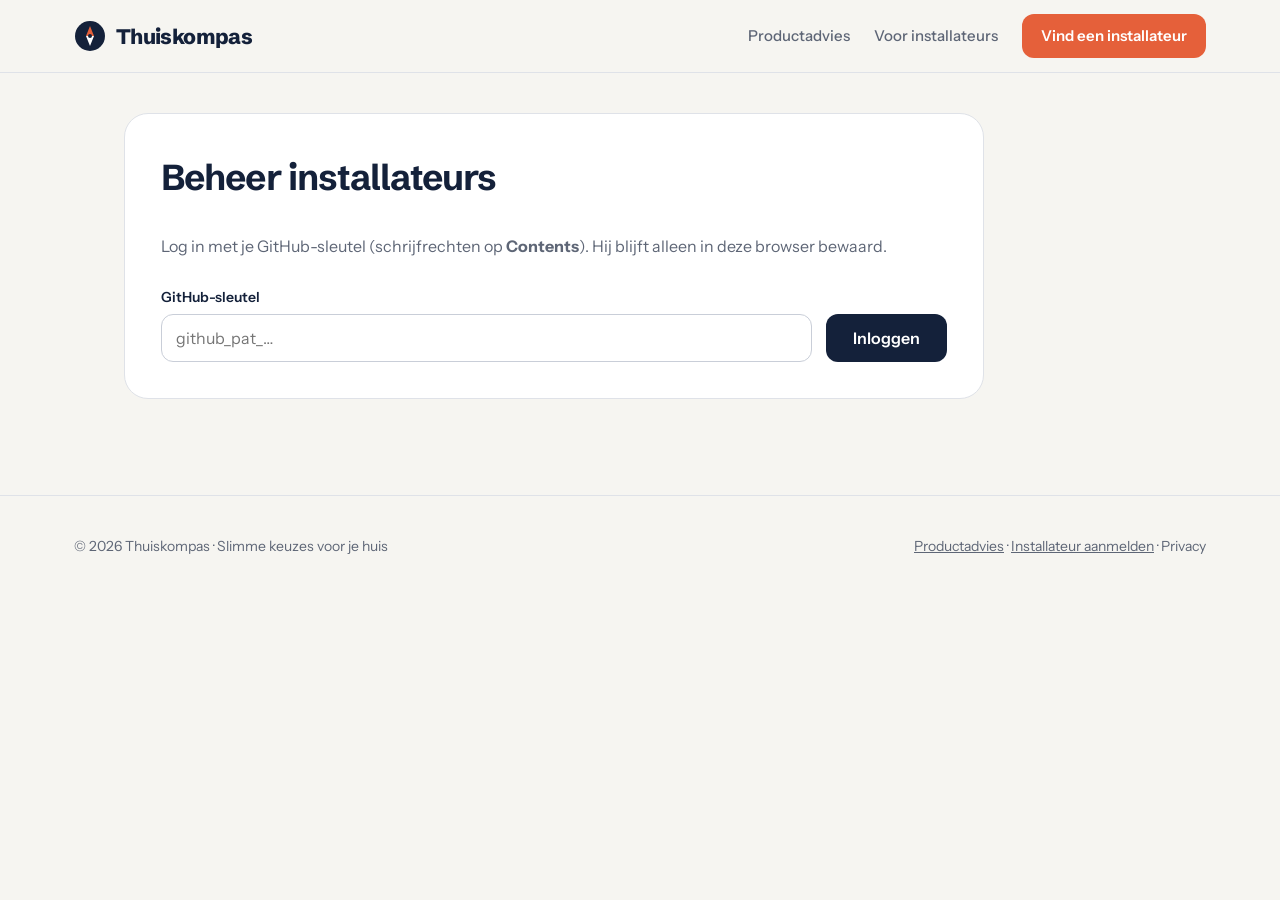
==== commit 5e3acd12: "Installateur automatisch invullen vanaf hun website (met AI) Co-Authored-By: Claude Opus 5.5 <norepl" ====
--- a/beheer-installateurs.html
+++ b/beheer-installateurs.html
@@ -41,6 +41,19 @@
 .plak-blok{background:var(--vlak);border-radius:16px;padding:16px 18px}
 .plak-blok summary{cursor:pointer;font-weight:600}
 .plak-blok textarea{width:100%;min-height:110px;margin-top:12px;padding:12px;border:1.5px solid #C9CED8;border-radius:12px;font:13px/1.5 ui-monospace,Menlo,Consolas,monospace;resize:vertical}
+.auto-blok{background:var(--inkt);color:#fff;border-radius:20px;padding:24px;display:flex;flex-direction:column;gap:14px}
+.auto-blok h3{font-size:22px}
+.auto-blok p{margin:0;color:#B8C1D3;font-size:15px}
+.auto-rij{display:flex;gap:10px;flex-wrap:wrap}
+.auto-rij input{flex:1 1 280px;min-width:0;height:52px;border:none;border-radius:12px;padding:0 16px;font:inherit;font-size:16px;color:var(--inkt)}
+.auto-status{display:flex;gap:10px;align-items:center;font-weight:600;font-size:15px}
+.auto-status:empty{display:none}
+.draai{width:18px;height:18px;border:2.5px solid rgba(255,255,255,.35);border-top-color:#fff;border-radius:50%;animation:draai .8s linear infinite;flex:0 0 auto}
+@keyframes draai{to{transform:rotate(360deg)}}
+.gevonden{background:var(--groen-zacht);border-radius:16px;padding:18px 20px;font-size:15px;color:#14533A}
+.gevonden b{display:block;margin-bottom:6px}
+.gevonden ul{margin:6px 0 0;padding-left:20px}
+.gevonden .let-op{margin-top:10px;color:#6A4A0C;background:#FFF7E6;border-radius:10px;padding:10px 12px}
 .score-veld{display:flex;gap:8px;align-items:center}
 .score-veld input{max-width:110px}
 .opslaan-balk{position:sticky;bottom:0;background:rgba(246,245,241,.95);backdrop-filter:blur(6px);border-top:1px solid var(--lijn);padding:14px 0;display:flex;gap:10px;justify-content:flex-end;flex-wrap:wrap;margin-top:4px}
@@ -95,6 +108,18 @@
       <h2 id="paneelTitel">Nieuwe installateur</h2>
       <button class="btn btn-tekst" id="terugKnop">← Terug naar overzicht</button>
     </div>
+
+    <div class="auto-blok" id="autoBlok">
+      <h3>Automatisch invullen vanaf de website</h3>
+      <p>Plak de website van de installateur. AI leest de site en vult de diensten, het werkgebied en een omschrijving voor je in. Dat duurt ongeveer een minuut.</p>
+      <form class="auto-rij" id="autoForm">
+        <label for="autoUrl" class="sr-only">Website van de installateur</label>
+        <input id="autoUrl" type="text" inputmode="url" placeholder="www.installateur.nl" required>
+        <button class="btn btn-accent" type="submit" id="autoKnop" style="height:52px">Analyseer website</button>
+      </form>
+      <div class="auto-status" id="autoStatus" role="status"></div>
+    </div>
+    <div class="gevonden" id="gevonden" hidden></div>
 
     <details class="plak-blok" id="plakBlok">
       <summary>Aanmelding uit de mail? Plak hier het profiel om alles in te vullen</summary>
@@ -303,6 +328,7 @@
   vulFormulier(i || {});
   $('paneelTitel').textContent = i ? `${i.naam} bewerken` : 'Nieuwe installateur';
   $('plakBlok').hidden = !!i; $('plakBlok').open = false; $('plak').value = '';
+  $('autoBlok').hidden = !!i; $('gevonden').hidden = true; $('autoStatus').innerHTML = ''; $('autoUrl').value = '';
   $('overzicht').hidden = true; $('paneel').hidden = false;
   window.scrollTo({ top: 0 }); $('naam').focus({ preventScroll: true });
 }
@@ -366,6 +392,81 @@
   finally { knop.disabled = false; knop.textContent = 'Opslaan'; }
 });
 
+// ===== Automatisch invullen vanaf een website =====
+const WACHTRIJ = 'https://api.github.com/repos/gijsvdijk24-code/kopeninrijssen/contents/installateurs-wachtrij.json';
+async function wachtrijLaden() {
+  const r = await fetch(WACHTRIJ + '?ref=main&t=' + Date.now(), { headers: headers(), cache: 'no-store' });
+  if (r.status === 404) return { lijst: [], sha: null };
+  if (!r.ok) throw new Error('GitHub gaf fout ' + r.status);
+  const d = await r.json();
+  let l = []; try { l = JSON.parse(van64(d.content)); } catch (e) {}
+  return { lijst: Array.isArray(l) ? l : [], sha: d.sha };
+}
+async function wachtrijWijzig(bericht, fn) {
+  for (let poging = 0; poging < 3; poging++) {
+    const { lijst: l, sha: s } = await wachtrijLaden();
+    const body = { message: bericht, content: naar64(JSON.stringify(fn(l), null, 2) + '\n'), branch: 'main' };
+    if (s) body.sha = s;
+    const r = await fetch(WACHTRIJ, { method: 'PUT', headers: headers(), body: JSON.stringify(body) });
+    if (r.ok) return;
+    if (r.status !== 409 && r.status !== 422) throw new Error('Opslaan mislukt (' + r.status + ').');
+  }
+  throw new Error('Het lukte niet om de analyse te starten. Probeer het opnieuw.');
+}
+let autoTimer = null;
+function autoStatus(tekst, draait = false) { $('autoStatus').innerHTML = tekst ? `${draait ? '<span class="draai"></span>' : ''}<span>${esc(tekst)}</span>` : ''; }
+
+$('autoForm').addEventListener('submit', async e => {
+  e.preventDefault();
+  let url = $('autoUrl').value.trim();
+  if (!url) return;
+  if (!/^https?:\/\//i.test(url)) url = 'https://' + url;
+  try { new URL(url); } catch (x) { autoStatus('Dit is geen geldige link.'); return; }
+  const aanvraag = 'a' + Date.now().toString(36);
+  $('autoKnop').disabled = true; $('gevonden').hidden = true;
+  autoStatus('Analyse wordt gestart…', true);
+  try {
+    await wachtrijWijzig('Website analyseren: ' + url, l => { l.push({ id: aanvraag, url, status: 'ophalen', aangemaakt: new Date().toISOString() }); return l.slice(-20); });
+  } catch (err) { autoStatus(err.message); $('autoKnop').disabled = false; return; }
+  autoStatus('De website wordt gelezen en geanalyseerd. Dit duurt meestal een minuut…', true);
+  const start = Date.now();
+  clearInterval(autoTimer);
+  autoTimer = setInterval(async () => {
+    let item;
+    try { item = (await wachtrijLaden()).lijst.find(x => x.id === aanvraag); } catch (x) { return; }
+    const teLang = Date.now() - start > 5 * 60 * 1000;
+    if (item && item.status === 'ophalen' && !teLang) return;
+    clearInterval(autoTimer); $('autoKnop').disabled = false;
+    if (!item || teLang) { autoStatus('Het duurt langer dan normaal. Kijk bij Actions op GitHub of de analyse goed is gegaan.'); return; }
+    if (item.status === 'fout') { autoStatus('Dat lukte niet: ' + (item.fout || 'onbekende fout')); }
+    else { toonResultaat(item); autoStatus(''); }
+    // Aanvraag opruimen uit de wachtrij
+    wachtrijWijzig('Analyse opgeruimd', l => l.filter(x => x.id !== aanvraag)).catch(() => {});
+  }, 6000);
+});
+
+function toonResultaat(item) {
+  const r = item.resultaat || {};
+  vulFormulier({
+    naam: r.naam, plaats: r.plaats, website: r.website, omschrijving: r.omschrijving,
+    diensten: r.diensten, provincies: r.provincies, prijsniveau: 2, startBinnenWeken: 4,
+    garantieJaren: r.garantieJaren ?? 2, keurmerk: r.keurmerk, subsidiehulp: r.subsidiehulp, lokaal: r.lokaal, zakelijk: r.zakelijk
+  });
+  const zelf = ['het prijsniveau', 'hoe snel ze kunnen starten'];
+  if (r.garantieJaren == null) zelf.push('de garantie');
+  if (!(r.diensten || []).length) zelf.push('de diensten');
+  if (!(r.provincies || []).length) zelf.push('het werkgebied');
+  $('gevonden').innerHTML = `
+    <b>${item.methode === 'ai' ? 'Ingevuld met AI' : 'Ingevuld met een eenvoudige analyse (zonder AI)'} op basis van ${(item.paginas || []).length} pagina's</b>
+    ${r.keurmerkNaam ? `Erkenning genoemd op de site: <strong>${esc(r.keurmerkNaam)}</strong>.` : ''}
+    ${(r.toelichting || []).length ? `<ul>${r.toelichting.map(t => `<li>${esc(t)}</li>`).join('')}</ul>` : ''}
+    ${item.waarschuwing ? `<div class="let-op">${esc(item.waarschuwing)}</div>` : ''}
+    <div class="let-op">Controleer alles en vul zelf nog in: ${esc(zelf.join(', '))}. Klik daarna op Opslaan.</div>`;
+  $('gevonden').hidden = false;
+  $('gevonden').scrollIntoView({ behavior: 'smooth', block: 'start' });
+}
+['terugKnop', 'annuleer'].forEach(id => $(id).addEventListener('click', () => clearInterval(autoTimer)));
+
 // ===== Start =====
 async function start() {
   if (!token) { $('login').hidden = false; $('overzicht').hidden = true; $('paneel').hidden = true; return; }
